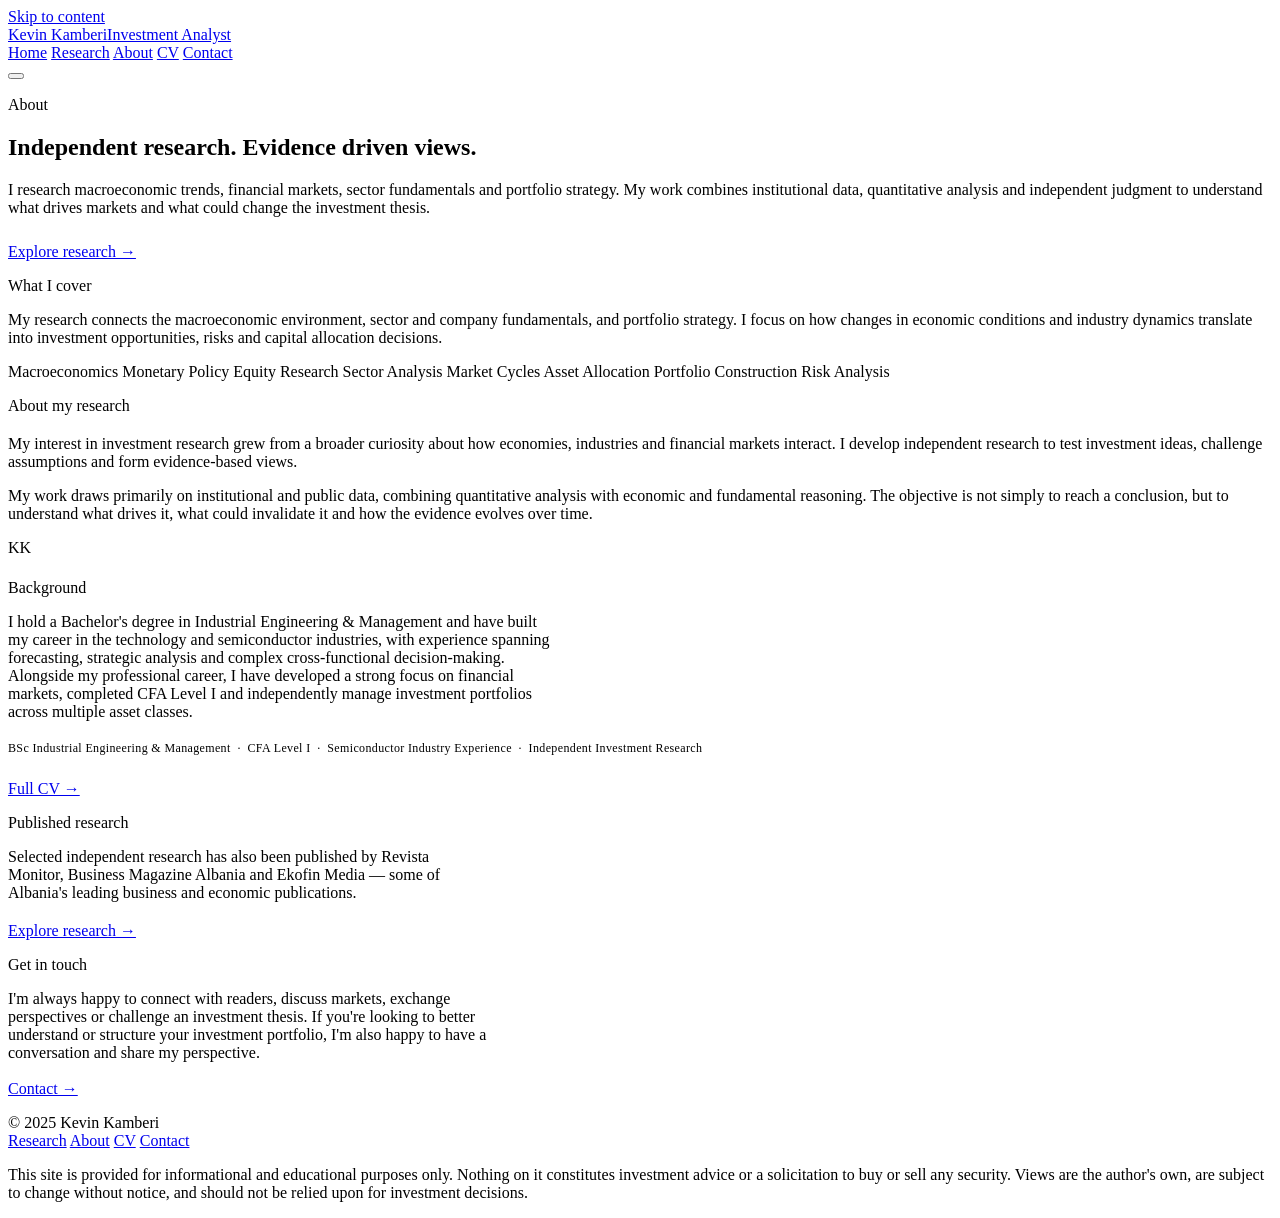
==== about.html @ 6f3386fc "Add files via upload" ====
<!DOCTYPE html>
<html lang="en">
<head>
<meta charset="UTF-8">
<meta name="viewport" content="width=device-width, initial-scale=1.0">
<title>About — Kevin Kamberi</title>
<meta name="description" content="Background, research philosophy and areas of focus for independent investment researcher Kevin Kamberi.">
<link rel="preconnect" href="https://fonts.googleapis.com">
<link rel="preconnect" href="https://fonts.gstatic.com" crossorigin>
<link href="https://fonts.googleapis.com/css2?family=Source+Serif+4:opsz,wght@8..60,400;8..60,600;8..60,700&family=IBM+Plex+Sans:wght@400;500;600&family=IBM+Plex+Mono:wght@400;500&display=swap" rel="stylesheet">
<link rel="stylesheet" href="css/style.css">
</head>
<body>
<a class="skip-link" href="#main">Skip to content</a>

<header class="site-header">
  <div class="wrap">
    <a class="wordmark" href="index.html">Kevin Kamberi<span>Investment Analyst</span></a>
    <nav class="main-nav" id="main-nav">
      <a href="index.html">Home</a>
      <a href="research.html">Research</a>
      <a href="about.html" aria-current="page">About</a>
      <a href="cv.html">CV</a>
      <a href="contact.html">Contact</a>
    </nav>
    <button class="nav-toggle" aria-label="Toggle navigation" aria-expanded="false" aria-controls="main-nav"><span></span></button>
  </div>
</header>

<main id="main">

  <!-- 1. Hero -->
  <section class="page-head">
    <div class="wrap">
      <p class="eyebrow">About</p>
      <h1>Independent research. Evidence driven views.</h1>
      <p class="lede">I research macroeconomic trends, financial markets, sector fundamentals and portfolio strategy. My work combines institutional data, quantitative analysis and independent judgment to understand what drives markets and what could change the investment thesis.</p>
      <p style="margin-top:26px;"><a class="text-link" href="research.html">Explore research →</a></p>
    </div>
  </section>

  <!-- 2. What I Cover -->
  <section class="bordered">
    <div class="wrap two-col">
      <div>
        <p class="eyebrow" style="margin-bottom:14px;">What I cover</p>
        <p class="lede">My research connects the macroeconomic environment, sector and company fundamentals, and portfolio strategy. I focus on how changes in economic conditions and industry dynamics translate into investment opportunities, risks and capital allocation decisions.</p>
      </div>
      <div>
        <div class="taglist">
          <span>Macroeconomics</span>
          <span>Monetary Policy</span>
          <span>Equity Research</span>
          <span>Sector Analysis</span>
          <span>Market Cycles</span>
          <span>Asset Allocation</span>
          <span>Portfolio Construction</span>
          <span>Risk Analysis</span>
        </div>
      </div>
    </div>
  </section>

  <!-- 3. About My Research -->
  <section class="alt bordered">
    <div class="wrap">
      <p class="eyebrow" style="margin-bottom:20px;">About my research</p>
      <div class="two-col">
        <div>
          <p class="lede">My interest in investment research grew from a broader curiosity about how economies, industries and financial markets interact. I develop independent research to test investment ideas, challenge assumptions and form evidence-based views.</p>
        </div>
        <div>
          <p>My work draws primarily on institutional and public data, combining quantitative analysis with economic and fundamental reasoning. The objective is not simply to reach a conclusion, but to understand what drives it, what could invalidate it and how the evidence evolves over time.</p>
        </div>
      </div>
    </div>
  </section>

  <!-- 4. Background -->
  <section class="bordered">
    <div class="wrap">
      <div class="monogram">KK</div>
      <p class="eyebrow" style="margin:22px 0 14px;">Background</p>
      <p class="lede" style="max-width:68ch;">I hold a Bachelor's degree in Industrial Engineering &amp; Management and have built my career in the technology and semiconductor industries, with experience spanning forecasting, strategic analysis and complex cross-functional decision-making. Alongside my professional career, I have developed a strong focus on financial markets, completed CFA Level I and independently manage investment portfolios across multiple asset classes.</p>
      <p style="font-family:var(--mono); font-size:12px; letter-spacing:0.03em; color:var(--muted); margin-top:20px;">BSc Industrial Engineering &amp; Management &nbsp;·&nbsp; CFA Level I &nbsp;·&nbsp; Semiconductor Industry Experience &nbsp;·&nbsp; Independent Investment Research</p>
      <p style="margin-top:24px;"><a class="text-link" href="cv.html">Full CV →</a></p>
    </div>
  </section>

  <!-- 5. Published Research -->
  <section class="alt bordered">
    <div class="wrap">
      <p class="eyebrow" style="margin-bottom:14px;">Published research</p>
      <p style="max-width:60ch;">Selected independent research has also been published by Revista Monitor, Business Magazine Albania and Ekofin Media — some of Albania's leading business and economic publications.</p>
      <p style="margin-top:20px;"><a class="text-link" href="research.html">Explore research →</a></p>
    </div>
  </section>

  <!-- 6. Get in Touch -->
  <section>
    <div class="wrap">
      <p class="eyebrow" style="margin-bottom:16px;">Get in touch</p>
      <p style="max-width:60ch;">I'm always happy to connect with readers, discuss markets, exchange perspectives or challenge an investment thesis. If you're looking to better understand or structure your investment portfolio, I'm also happy to have a conversation and share my perspective.</p>
      <p style="margin-top:18px;"><a class="text-link" href="contact.html">Contact →</a></p>
    </div>
  </section>

</main>

<footer class="site-footer">
  <div class="wrap">
    <div class="footer-row">
      <span class="copy">© 2025 Kevin Kamberi</span>
      <nav class="footer-links">
        <a href="research.html">Research</a>
        <a href="about.html">About</a>
        <a href="cv.html">CV</a>
        <a href="contact.html">Contact</a>
      </nav>
    </div>
    <p class="disclaimer">This site is provided for informational and educational purposes only. Nothing on it constitutes investment advice or a solicitation to buy or sell any security. Views are the author's own, are subject to change without notice, and should not be relied upon for investment decisions.</p>
  </div>
</footer>

<script src="js/main.js"></script>
</body>
</html>
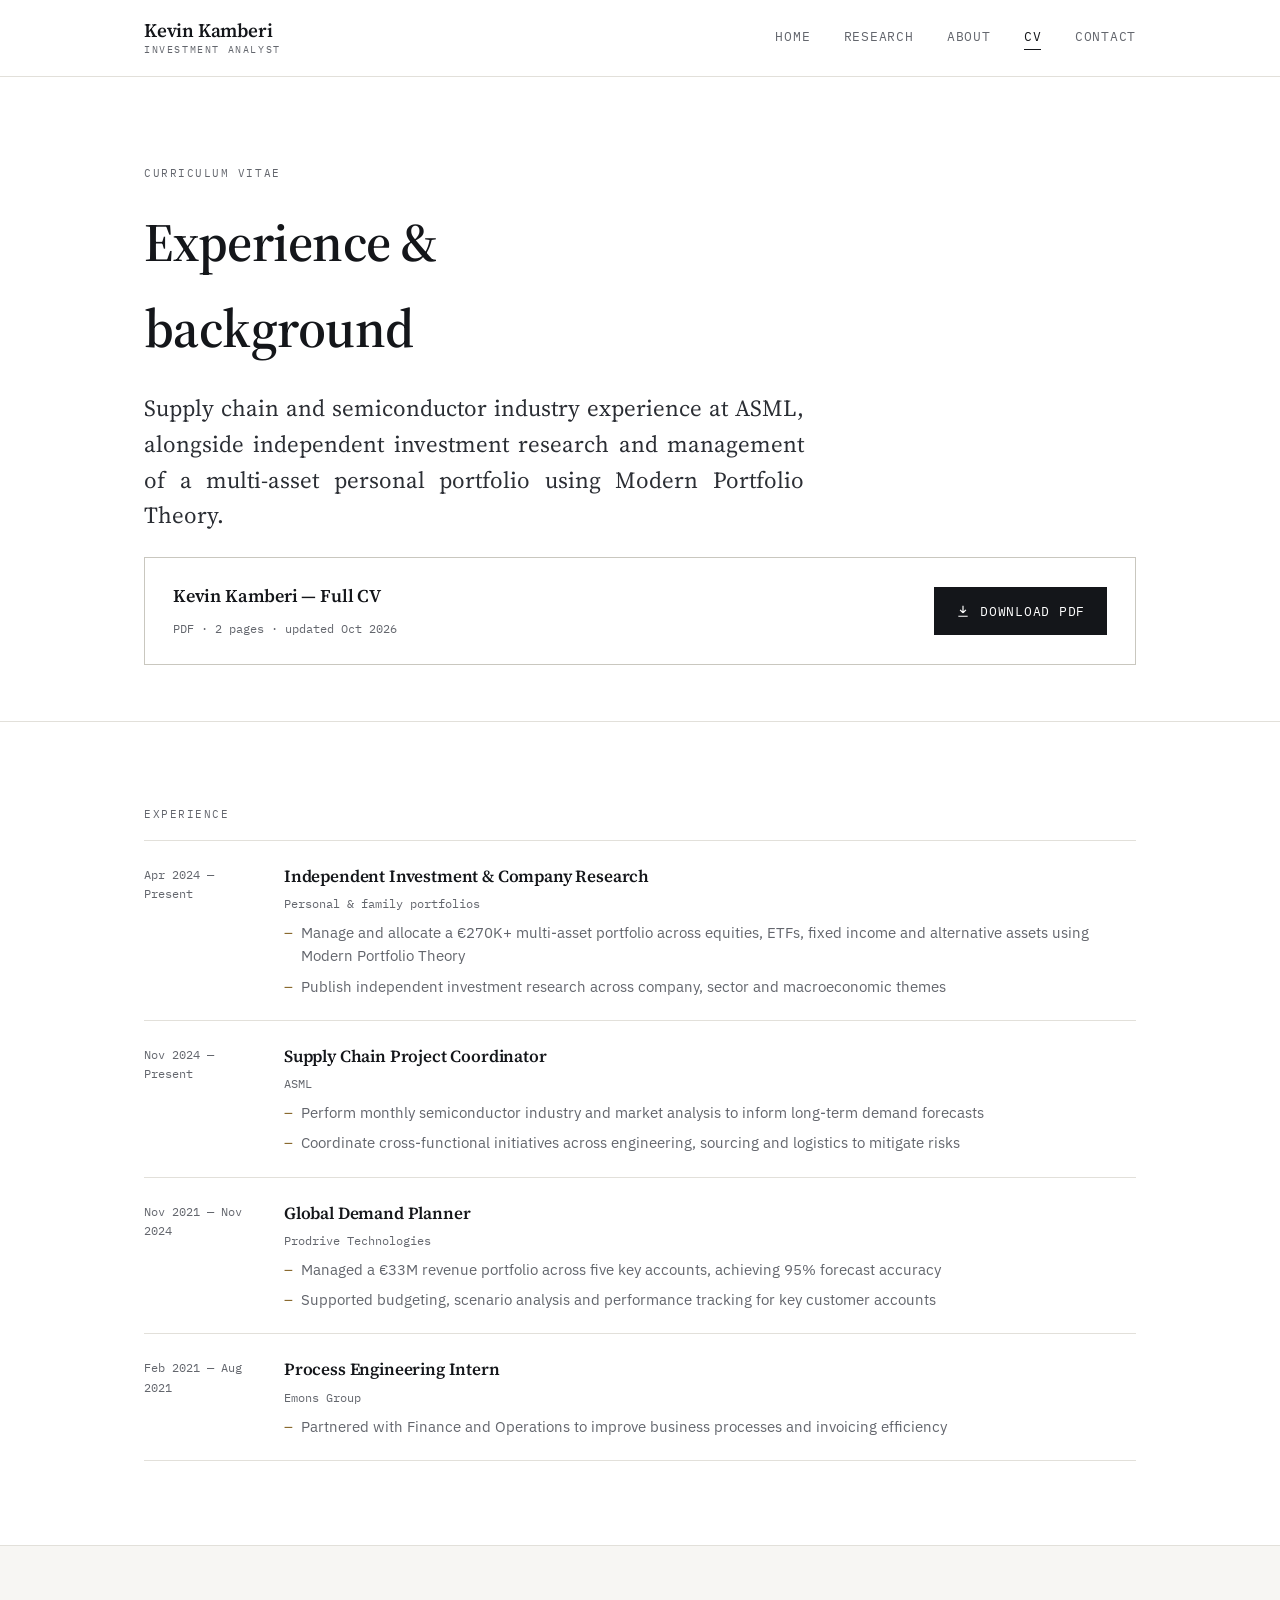
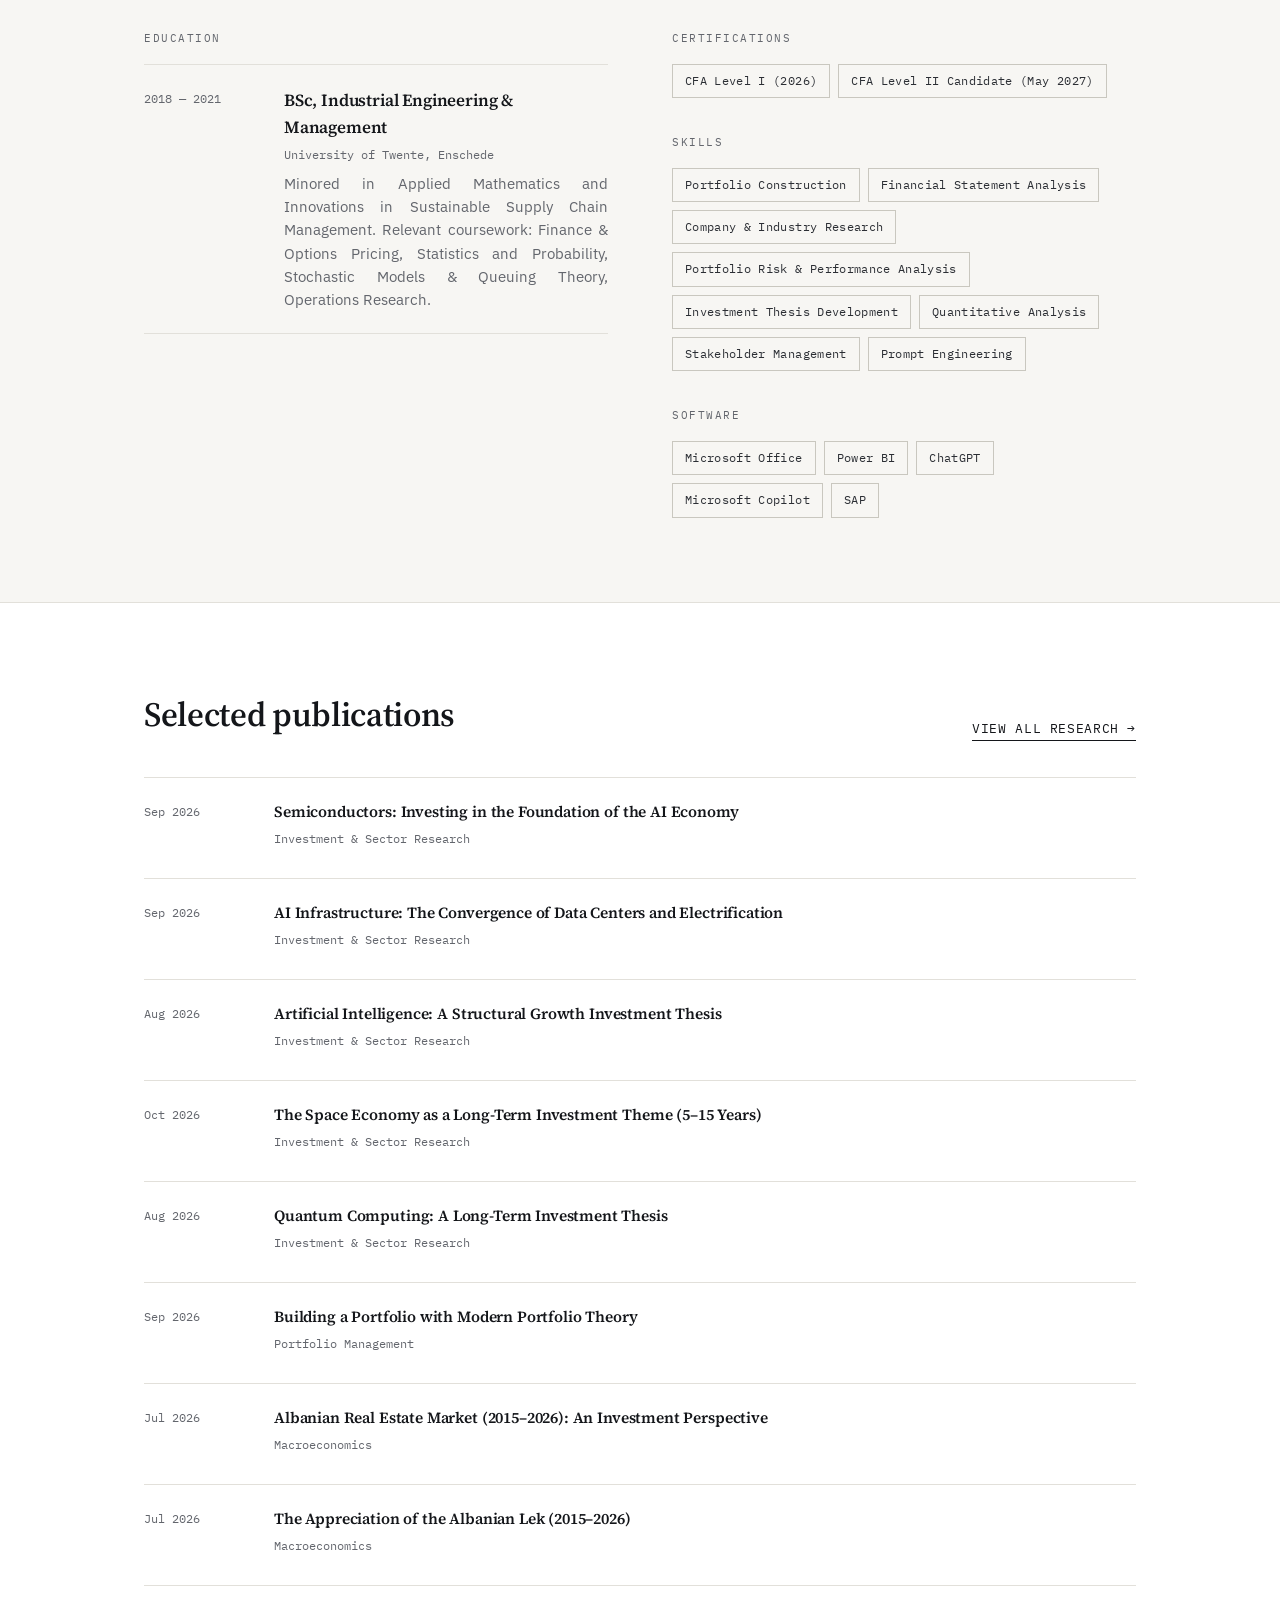
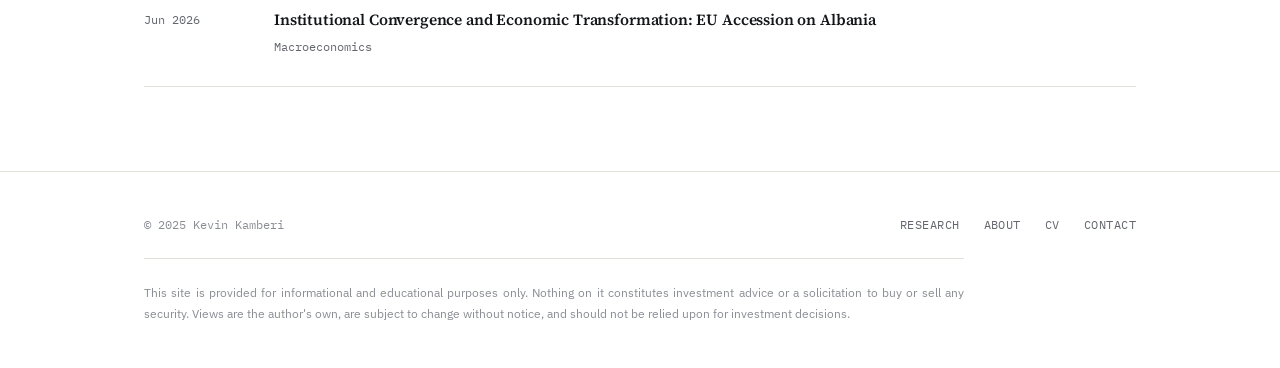
==== commit ff5ed532: "Rename cv.html to about.html" ====
--- a/about.html
+++ b/about.html
@@ -3,8 +3,8 @@
 <head>
 <meta charset="UTF-8">
 <meta name="viewport" content="width=device-width, initial-scale=1.0">
-<title>About — Kevin Kamberi</title>
-<meta name="description" content="Background, research philosophy and areas of focus for independent investment researcher Kevin Kamberi.">
+<title>CV — Kevin Kamberi</title>
+<meta name="description" content="Curriculum vitae for Kevin Kamberi — supply chain and semiconductor industry experience, independent investment research and portfolio management.">
 <link rel="preconnect" href="https://fonts.googleapis.com">
 <link rel="preconnect" href="https://fonts.gstatic.com" crossorigin>
 <link href="https://fonts.googleapis.com/css2?family=Source+Serif+4:opsz,wght@8..60,400;8..60,600;8..60,700&family=IBM+Plex+Sans:wght@400;500;600&family=IBM+Plex+Mono:wght@400;500&display=swap" rel="stylesheet">
@@ -19,8 +19,8 @@
     <nav class="main-nav" id="main-nav">
       <a href="index.html">Home</a>
       <a href="research.html">Research</a>
-      <a href="about.html" aria-current="page">About</a>
-      <a href="cv.html">CV</a>
+      <a href="about.html">About</a>
+      <a href="cv.html" aria-current="page">CV</a>
       <a href="contact.html">Contact</a>
     </nav>
     <button class="nav-toggle" aria-label="Toggle navigation" aria-expanded="false" aria-controls="main-nav"><span></span></button>
@@ -29,79 +29,164 @@
 
 <main id="main">
 
-  <!-- 1. Hero -->
   <section class="page-head">
     <div class="wrap">
-      <p class="eyebrow">About</p>
-      <h1>Independent research. Evidence driven views.</h1>
-      <p class="lede">I research macroeconomic trends, financial markets, sector fundamentals and portfolio strategy. My work combines institutional data, quantitative analysis and independent judgment to understand what drives markets and what could change the investment thesis.</p>
-      <p style="margin-top:26px;"><a class="text-link" href="research.html">Explore research →</a></p>
-    </div>
-  </section>
-
-  <!-- 2. What I Cover -->
+      <p class="eyebrow">Curriculum vitae</p>
+      <h1>Experience &amp; background</h1>
+      <p class="lede">Supply chain and semiconductor industry experience at ASML, alongside independent investment research and management of a multi-asset personal portfolio using Modern Portfolio Theory.</p>
+
+      <div class="cv-download">
+        <div>
+          <h3>Kevin Kamberi — Full CV</h3>
+          <span class="meta">PDF &middot; 2 pages &middot; updated Oct 2026</span>
+        </div>
+        <a class="dl-btn" href="pdfs/kevin-kamberi-cv.pdf" download style="margin-top:0;">
+          <svg viewBox="0 0 24 24" width="14" height="14" fill="none" stroke="currentColor" stroke-width="2"><path d="M12 3v12m0 0l-5-5m5 5l5-5M4 21h16"/></svg>
+          Download PDF
+        </a>
+      </div>
+    </div>
+  </section>
+
   <section class="bordered">
+    <div class="wrap">
+      <p class="eyebrow" style="margin-bottom:16px;">Experience</p>
+      <ul class="timeline">
+        <li>
+          <div class="when">Apr 2024 — Present</div>
+          <div>
+            <h4>Independent Investment &amp; Company Research</h4>
+            <span class="org">Personal &amp; family portfolios</span>
+            <ul class="cv-bullets">
+              <li>Manage and allocate a €270K+ multi-asset portfolio across equities, ETFs, fixed income and alternative assets using Modern Portfolio Theory</li>
+              <li>Publish independent investment research across company, sector and macroeconomic themes</li>
+            </ul>
+          </div>
+        </li>
+        <li>
+          <div class="when">Nov 2024 — Present</div>
+          <div>
+            <h4>Supply Chain Project Coordinator</h4>
+            <span class="org">ASML</span>
+            <ul class="cv-bullets">
+              <li>Perform monthly semiconductor industry and market analysis to inform long-term demand forecasts</li>
+              <li>Coordinate cross-functional initiatives across engineering, sourcing and logistics to mitigate risks</li>
+            </ul>
+          </div>
+        </li>
+        <li>
+          <div class="when">Nov 2021 — Nov 2024</div>
+          <div>
+            <h4>Global Demand Planner</h4>
+            <span class="org">Prodrive Technologies</span>
+            <ul class="cv-bullets">
+              <li>Managed a €33M revenue portfolio across five key accounts, achieving 95% forecast accuracy</li>
+              <li>Supported budgeting, scenario analysis and performance tracking for key customer accounts</li>
+            </ul>
+          </div>
+        </li>
+        <li>
+          <div class="when">Feb 2021 — Aug 2021</div>
+          <div>
+            <h4>Process Engineering Intern</h4>
+            <span class="org">Emons Group</span>
+            <ul class="cv-bullets">
+              <li>Partnered with Finance and Operations to improve business processes and invoicing efficiency</li>
+            </ul>
+          </div>
+        </li>
+      </ul>
+    </div>
+  </section>
+
+  <section class="alt bordered">
     <div class="wrap two-col">
       <div>
-        <p class="eyebrow" style="margin-bottom:14px;">What I cover</p>
-        <p class="lede">My research connects the macroeconomic environment, sector and company fundamentals, and portfolio strategy. I focus on how changes in economic conditions and industry dynamics translate into investment opportunities, risks and capital allocation decisions.</p>
+        <p class="eyebrow" style="margin-bottom:16px;">Education</p>
+        <ul class="timeline">
+          <li>
+            <div class="when">2018 — 2021</div>
+            <div>
+              <h4>BSc, Industrial Engineering &amp; Management</h4>
+              <span class="org">University of Twente, Enschede</span>
+              <p>Minored in Applied Mathematics and Innovations in Sustainable Supply Chain Management. Relevant coursework: Finance &amp; Options Pricing, Statistics and Probability, Stochastic Models &amp; Queuing Theory, Operations Research.</p>
+            </div>
+          </li>
+        </ul>
       </div>
       <div>
+        <p class="eyebrow" style="margin-bottom:16px;">Certifications</p>
+        <div class="taglist" style="margin-bottom:36px;">
+          <span>CFA Level I (2026)</span>
+          <span>CFA Level II Candidate (May 2027)</span>
+        </div>
+        <p class="eyebrow" style="margin-bottom:16px;">Skills</p>
+        <div class="taglist" style="margin-bottom:36px;">
+          <span>Portfolio Construction</span>
+          <span>Financial Statement Analysis</span>
+          <span>Company &amp; Industry Research</span>
+          <span>Portfolio Risk &amp; Performance Analysis</span>
+          <span>Investment Thesis Development</span>
+          <span>Quantitative Analysis</span>
+          <span>Stakeholder Management</span>
+          <span>Prompt Engineering</span>
+        </div>
+        <p class="eyebrow" style="margin-bottom:16px;">Software</p>
         <div class="taglist">
-          <span>Macroeconomics</span>
-          <span>Monetary Policy</span>
-          <span>Equity Research</span>
-          <span>Sector Analysis</span>
-          <span>Market Cycles</span>
-          <span>Asset Allocation</span>
-          <span>Portfolio Construction</span>
-          <span>Risk Analysis</span>
-        </div>
-      </div>
-    </div>
-  </section>
-
-  <!-- 3. About My Research -->
-  <section class="alt bordered">
-    <div class="wrap">
-      <p class="eyebrow" style="margin-bottom:20px;">About my research</p>
-      <div class="two-col">
-        <div>
-          <p class="lede">My interest in investment research grew from a broader curiosity about how economies, industries and financial markets interact. I develop independent research to test investment ideas, challenge assumptions and form evidence-based views.</p>
-        </div>
-        <div>
-          <p>My work draws primarily on institutional and public data, combining quantitative analysis with economic and fundamental reasoning. The objective is not simply to reach a conclusion, but to understand what drives it, what could invalidate it and how the evidence evolves over time.</p>
-        </div>
-      </div>
-    </div>
-  </section>
-
-  <!-- 4. Background -->
-  <section class="bordered">
-    <div class="wrap">
-      <div class="monogram">KK</div>
-      <p class="eyebrow" style="margin:22px 0 14px;">Background</p>
-      <p class="lede" style="max-width:68ch;">I hold a Bachelor's degree in Industrial Engineering &amp; Management and have built my career in the technology and semiconductor industries, with experience spanning forecasting, strategic analysis and complex cross-functional decision-making. Alongside my professional career, I have developed a strong focus on financial markets, completed CFA Level I and independently manage investment portfolios across multiple asset classes.</p>
-      <p style="font-family:var(--mono); font-size:12px; letter-spacing:0.03em; color:var(--muted); margin-top:20px;">BSc Industrial Engineering &amp; Management &nbsp;·&nbsp; CFA Level I &nbsp;·&nbsp; Semiconductor Industry Experience &nbsp;·&nbsp; Independent Investment Research</p>
-      <p style="margin-top:24px;"><a class="text-link" href="cv.html">Full CV →</a></p>
-    </div>
-  </section>
-
-  <!-- 5. Published Research -->
-  <section class="alt bordered">
-    <div class="wrap">
-      <p class="eyebrow" style="margin-bottom:14px;">Published research</p>
-      <p style="max-width:60ch;">Selected independent research has also been published by Revista Monitor, Business Magazine Albania and Ekofin Media — some of Albania's leading business and economic publications.</p>
-      <p style="margin-top:20px;"><a class="text-link" href="research.html">Explore research →</a></p>
-    </div>
-  </section>
-
-  <!-- 6. Get in Touch -->
+          <span>Microsoft Office</span>
+          <span>Power BI</span>
+          <span>ChatGPT</span>
+          <span>Microsoft Copilot</span>
+          <span>SAP</span>
+        </div>
+      </div>
+    </div>
+  </section>
+
   <section>
     <div class="wrap">
-      <p class="eyebrow" style="margin-bottom:16px;">Get in touch</p>
-      <p style="max-width:60ch;">I'm always happy to connect with readers, discuss markets, exchange perspectives or challenge an investment thesis. If you're looking to better understand or structure your investment portfolio, I'm also happy to have a conversation and share my perspective.</p>
-      <p style="margin-top:18px;"><a class="text-link" href="contact.html">Contact →</a></p>
+      <div class="section-head">
+        <h2>Selected publications</h2>
+        <a class="text-link" href="research.html">View all research →</a>
+      </div>
+      <ul class="timeline" style="border:0;">
+        <li style="grid-template-columns:110px 1fr;">
+          <div class="when">Sep 2026</div>
+          <div><h4 style="font-size:15.5px;"><a href="research/semiconductors-ai-foundation.html" style="text-decoration:none; color:inherit;">Semiconductors: Investing in the Foundation of the AI Economy</a></h4><span class="org">Investment &amp; Sector Research</span></div>
+        </li>
+        <li style="grid-template-columns:110px 1fr;">
+          <div class="when">Sep 2026</div>
+          <div><h4 style="font-size:15.5px;"><a href="research/ai-infrastructure-data-centers-electrification.html" style="text-decoration:none; color:inherit;">AI Infrastructure: The Convergence of Data Centers and Electrification</a></h4><span class="org">Investment &amp; Sector Research</span></div>
+        </li>
+        <li style="grid-template-columns:110px 1fr;">
+          <div class="when">Aug 2026</div>
+          <div><h4 style="font-size:15.5px;"><a href="research/ai-investment-brief.html" style="text-decoration:none; color:inherit;">Artificial Intelligence: A Structural Growth Investment Thesis</a></h4><span class="org">Investment &amp; Sector Research</span></div>
+        </li>
+        <li style="grid-template-columns:110px 1fr;">
+          <div class="when">Oct 2026</div>
+          <div><h4 style="font-size:15.5px;"><a href="research/space-economy-investment-theme.html" style="text-decoration:none; color:inherit;">The Space Economy as a Long-Term Investment Theme (5&ndash;15 Years)</a></h4><span class="org">Investment &amp; Sector Research</span></div>
+        </li>
+        <li style="grid-template-columns:110px 1fr;">
+          <div class="when">Aug 2026</div>
+          <div><h4 style="font-size:15.5px;"><a href="research/quantum-computing-investment-thesis.html" style="text-decoration:none; color:inherit;">Quantum Computing: A Long-Term Investment Thesis</a></h4><span class="org">Investment &amp; Sector Research</span></div>
+        </li>
+        <li style="grid-template-columns:110px 1fr;">
+          <div class="when">Sep 2026</div>
+          <div><h4 style="font-size:15.5px;"><a href="research/building-a-portfolio-with-mpt.html" style="text-decoration:none; color:inherit;">Building a Portfolio with Modern Portfolio Theory</a></h4><span class="org">Portfolio Management</span></div>
+        </li>
+        <li style="grid-template-columns:110px 1fr;">
+          <div class="when">Jul 2026</div>
+          <div><h4 style="font-size:15.5px;"><a href="research/albanian-real-estate-market.html" style="text-decoration:none; color:inherit;">Albanian Real Estate Market (2015&ndash;2026): An Investment Perspective</a></h4><span class="org">Macroeconomics</span></div>
+        </li>
+        <li style="grid-template-columns:110px 1fr;">
+          <div class="when">Jul 2026</div>
+          <div><h4 style="font-size:15.5px;"><a href="research/albanian-lek-appreciation.html" style="text-decoration:none; color:inherit;">The Appreciation of the Albanian Lek (2015&ndash;2026)</a></h4><span class="org">Macroeconomics</span></div>
+        </li>
+        <li style="grid-template-columns:110px 1fr;">
+          <div class="when">Jun 2026</div>
+          <div><h4 style="font-size:15.5px;"><a href="research/eu-accession-albania.html" style="text-decoration:none; color:inherit;">Institutional Convergence and Economic Transformation: EU Accession on Albania</a></h4><span class="org">Macroeconomics</span></div>
+        </li>
+      </ul>
     </div>
   </section>
 
--- a/css/style.css
+++ b/css/style.css
@@ -0,0 +1,791 @@
+/* ==========================================================================
+   Kevin Kamberi — Research
+   Design tokens
+   ========================================================================== */
+
+:root{
+  --paper:      #ffffff;
+  --paper-alt:  #f7f6f3;
+  --ink:        #14161a;
+  --ink-soft:   #2b2e34;
+  --muted:      #63666d;
+  --muted-2:    #8a8d93;
+  --rule:       #e2e0da;
+  --rule-strong:#c9c7bf;
+
+  --navy:       #1b2a4a;
+  --bronze:     #8a6a2f;
+  --slate:      #33565a;
+
+  --cat-macro:      var(--navy);
+  --cat-invest:     var(--bronze);
+  --cat-portfolio:  var(--slate);
+
+  --serif: "Source Serif 4", "Iowan Old Style", Georgia, serif;
+  --sans:  "IBM Plex Sans", -apple-system, "Segoe UI", Helvetica, Arial, sans-serif;
+  --mono:  "IBM Plex Mono", "SFMono-Regular", Menlo, Consolas, monospace;
+
+  --max: 1120px;
+  --gutter: clamp(24px, 5vw, 64px);
+}
+
+*,*::before,*::after{ box-sizing:border-box; }
+html{ scroll-behavior:smooth; }
+
+@media (prefers-reduced-motion: reduce){
+  html{ scroll-behavior:auto; }
+  *,*::before,*::after{ animation-duration:0.001ms !important; animation-iteration-count:1 !important; transition-duration:0.001ms !important; }
+}
+
+body{
+  margin:0;
+  background:var(--paper);
+  color:var(--ink);
+  font-family:var(--sans);
+  font-size:16px;
+  line-height:1.6;
+  -webkit-font-smoothing:antialiased;
+  text-rendering:optimizeLegibility;
+}
+
+img{ max-width:100%; display:block; }
+a{ color:inherit; }
+
+.wrap{
+  max-width:var(--max);
+  margin:0 auto;
+  padding-left:var(--gutter);
+  padding-right:var(--gutter);
+}
+
+/* ---------- Type ---------- */
+
+h1,h2,h3,h4{
+  font-family:var(--serif);
+  font-weight:600;
+  letter-spacing:-0.01em;
+  margin:0;
+  color:var(--ink);
+}
+
+.eyebrow{
+  font-family:var(--mono);
+  font-size:11px;
+  letter-spacing:0.14em;
+  text-transform:uppercase;
+  color:var(--muted);
+}
+
+.lede{
+  font-family:var(--serif);
+  font-size:clamp(19px,2.2vw,23px);
+  line-height:1.55;
+  color:var(--ink-soft);
+  font-weight:400;
+}
+
+p{
+  margin:0 0 1em;
+  color:var(--ink-soft);
+  text-align:justify;
+  text-justify:inter-word;
+  -webkit-hyphens:auto;
+  -moz-hyphens:auto;
+  hyphens:auto;
+}
+p:last-child{ margin-bottom:0; }
+
+::selection{ background:var(--ink); color:var(--paper); }
+
+/* ---------- Skip link ---------- */
+.skip-link{
+  position:absolute; left:-999px; top:auto;
+  background:var(--ink); color:var(--paper); padding:10px 16px;
+  font-family:var(--mono); font-size:13px; z-index:200;
+}
+.skip-link:focus{ left:16px; top:16px; }
+
+/* ---------- Focus ---------- */
+a:focus-visible, button:focus-visible, input:focus-visible, textarea:focus-visible, .tab:focus-visible{
+  outline:2px solid var(--navy);
+  outline-offset:3px;
+}
+
+/* ==========================================================================
+   Header / Nav
+   ========================================================================== */
+
+.site-header{
+  position:sticky; top:0; z-index:100;
+  background:var(--paper);
+  border-bottom:1px solid var(--rule);
+}
+
+.site-header .wrap{
+  display:flex;
+  align-items:center;
+  justify-content:space-between;
+  height:76px;
+}
+
+.wordmark{
+  font-family:var(--serif);
+  font-size:19px;
+  font-weight:600;
+  letter-spacing:-0.01em;
+  text-decoration:none;
+  color:var(--ink);
+  display:flex;
+  flex-direction:column;
+  line-height:1.15;
+}
+.wordmark span{
+  font-family:var(--mono);
+  font-size:10px;
+  font-weight:400;
+  letter-spacing:0.16em;
+  text-transform:uppercase;
+  color:var(--muted);
+  margin-top:2px;
+}
+
+.main-nav{ display:flex; gap:clamp(18px,2.6vw,34px); }
+.main-nav a{
+  font-family:var(--mono);
+  font-size:12.5px;
+  letter-spacing:0.06em;
+  text-transform:uppercase;
+  text-decoration:none;
+  color:var(--muted);
+  position:relative;
+  padding-bottom:4px;
+}
+.main-nav a::after{
+  content:"";
+  position:absolute; left:0; right:0; bottom:0;
+  height:1px; background:var(--ink);
+  transform:scaleX(0); transform-origin:right;
+  transition:transform .25s ease;
+}
+.main-nav a:hover{ color:var(--ink); }
+.main-nav a:hover::after{ transform:scaleX(1); transform-origin:left; }
+.main-nav a[aria-current="page"]{ color:var(--ink); }
+.main-nav a[aria-current="page"]::after{ transform:scaleX(1); }
+
+.nav-toggle{ display:none; }
+
+@media (max-width: 720px){
+  .main-nav{
+    position:fixed; inset:76px 0 0 0;
+    z-index:150;
+    background:var(--paper);
+    flex-direction:column;
+    padding:28px var(--gutter);
+    gap:22px;
+    transform:translateY(-8px);
+    opacity:0;
+    pointer-events:none;
+    transition:opacity .2s ease, transform .2s ease;
+    border-top:1px solid var(--rule);
+  }
+  .main-nav.open{ opacity:1; pointer-events:auto; transform:translateY(0); }
+  .main-nav a{ font-size:15px; }
+  .nav-toggle{
+    display:block;
+    background:none; border:0; cursor:pointer;
+    width:28px; height:20px; position:relative;
+  }
+  .nav-toggle span, .nav-toggle span::before, .nav-toggle span::after{
+    content:""; position:absolute; left:0; right:0; height:1px; background:var(--ink);
+  }
+  .nav-toggle span{ top:9px; }
+  .nav-toggle span::before{ top:-8px; }
+  .nav-toggle span::after{ top:8px; }
+}
+
+/* ==========================================================================
+   Hero
+   ========================================================================== */
+
+.hero{
+  padding:clamp(56px,9vw,108px) 0 clamp(40px,6vw,72px);
+  border-bottom:1px solid var(--rule);
+}
+
+.hero-eyebrow{ margin-bottom:22px; }
+
+.hero h1{
+  font-size:clamp(40px,6.4vw,72px);
+  line-height:1.03;
+  max-width:14ch;
+}
+
+.hero .role{
+  font-family:var(--mono);
+  font-size:14px;
+  color:var(--muted);
+  margin-top:18px;
+  letter-spacing:0.02em;
+  text-align:left;
+}
+
+.hero-lede{
+  max-width:none;
+  margin-top:34px;
+  text-align:left;
+  hyphens:none;
+}
+
+/* Fact strip — AUM / return / risk metrics + research stats */
+.metric-strip{
+  display:grid;
+  grid-template-columns:repeat(4,1fr);
+  column-gap:28px;
+  row-gap:32px;
+  margin-top:46px;
+  padding-top:32px;
+  border-top:1px solid var(--rule);
+}
+.metric-item{
+  padding-left:24px;
+  border-left:1px solid var(--rule);
+}
+.metric-item:nth-child(4n+1){ border-left:none; padding-left:0; }
+.metric-item .n{
+  font-family:var(--serif);
+  font-size:24px;
+  color:var(--ink);
+  line-height:1.15;
+  white-space:nowrap;
+}
+.metric-item .l{
+  font-family:var(--mono);
+  font-size:10.5px;
+  letter-spacing:0.07em;
+  text-transform:uppercase;
+  color:var(--muted);
+  margin-top:6px;
+}
+
+@media (max-width:860px){
+  .metric-strip{ grid-template-columns:repeat(2,1fr); }
+  .metric-item{ border-left:none; padding-left:0; }
+  .metric-item:nth-child(odd){ border-right:1px solid var(--rule); padding-right:24px; }
+}
+@media (max-width:480px){
+  .metric-strip{ grid-template-columns:1fr; row-gap:20px; }
+  .metric-item{ border-right:none !important; padding-right:0 !important; border-top:1px solid var(--rule); padding-top:16px; }
+  .metric-item:first-child{ border-top:none; padding-top:0; }
+}
+
+/* ==========================================================================
+   Section scaffolding
+   ========================================================================== */
+
+section{ padding:clamp(48px,7vw,84px) 0; }
+section.bordered{ border-bottom:1px solid var(--rule); }
+section.alt{ background:var(--paper-alt); }
+
+.section-head{
+  display:flex;
+  justify-content:space-between;
+  align-items:flex-end;
+  gap:24px;
+  margin-bottom:36px;
+  flex-wrap:wrap;
+}
+.section-head h2{ font-size:clamp(26px,3vw,34px); }
+
+.text-link{
+  font-family:var(--mono);
+  font-size:12.5px;
+  letter-spacing:0.05em;
+  text-transform:uppercase;
+  text-decoration:none;
+  color:var(--ink);
+  border-bottom:1px solid var(--ink);
+  padding-bottom:2px;
+  white-space:nowrap;
+}
+.text-link:hover{ color:var(--navy); border-color:var(--navy); }
+
+/* ==========================================================================
+   Research cards & grid
+   ========================================================================== */
+
+.grid{
+  display:grid;
+  grid-template-columns:repeat(3,1fr);
+  border-top:1px solid var(--rule);
+  border-left:1px solid var(--rule);
+}
+@media (max-width:900px){ .grid{ grid-template-columns:repeat(2,1fr); } }
+@media (max-width:640px){ .grid{ grid-template-columns:1fr; } }
+
+.grid-2{ grid-template-columns:repeat(2,1fr); }
+@media (max-width:640px){ .grid-2{ grid-template-columns:1fr; } }
+
+.card{
+  background:var(--paper);
+  padding:30px 28px;
+  display:flex;
+  flex-direction:column;
+  gap:14px;
+  text-decoration:none;
+  color:inherit;
+  position:relative;
+  border-right:1px solid var(--rule);
+  border-bottom:1px solid var(--rule);
+  border-left:3px solid transparent;
+  transition:background .18s ease;
+}
+.card:hover{ background:var(--paper-alt); }
+.card.cat-macro{ border-left-color:var(--cat-macro); }
+.card.cat-invest{ border-left-color:var(--cat-invest); }
+.card.cat-portfolio{ border-left-color:var(--cat-portfolio); }
+
+.card-top{
+  display:flex;
+  justify-content:space-between;
+  align-items:baseline;
+  gap:12px;
+}
+.card-tag{
+  font-family:var(--mono);
+  font-size:10.5px;
+  letter-spacing:0.09em;
+  text-transform:uppercase;
+}
+.cat-macro .card-tag{ color:var(--cat-macro); }
+.cat-invest .card-tag{ color:var(--cat-invest); }
+.cat-portfolio .card-tag{ color:var(--cat-portfolio); }
+
+.card-num{ font-family:var(--mono); font-size:11px; color:var(--muted-2); }
+
+.card h3{
+  font-size:20px;
+  line-height:1.3;
+}
+
+.card .abstract{
+  font-size:14.5px;
+  color:var(--muted);
+  line-height:1.6;
+  flex:1;
+}
+
+.card-foot{
+  font-family:var(--mono);
+  font-size:11px;
+  color:var(--muted-2);
+  display:flex;
+  justify-content:space-between;
+  border-top:1px solid var(--rule);
+  padding-top:12px;
+  margin-top:auto;
+}
+
+/* ==========================================================================
+   Filter tabs (research index)
+   ========================================================================== */
+
+.tabs{
+  display:flex;
+  flex-wrap:wrap;
+  gap:10px;
+  margin-bottom:8px;
+}
+.tab{
+  font-family:var(--mono);
+  font-size:12px;
+  letter-spacing:0.05em;
+  text-transform:uppercase;
+  background:none;
+  border:1px solid var(--rule-strong);
+  color:var(--muted);
+  padding:9px 16px;
+  cursor:pointer;
+  transition:all .15s ease;
+}
+.tab:hover{ border-color:var(--ink); color:var(--ink); }
+.tab[aria-pressed="true"]{
+  background:var(--ink);
+  border-color:var(--ink);
+  color:var(--paper);
+}
+
+.result-count{
+  font-family:var(--mono);
+  font-size:11.5px;
+  color:var(--muted-2);
+  margin:18px 0 30px;
+}
+
+/* ==========================================================================
+   Coverage tiles (home)
+   ========================================================================== */
+
+.tiles{
+  display:grid;
+  grid-template-columns:repeat(3,1fr);
+  gap:1px;
+  background:var(--rule);
+  border:1px solid var(--rule);
+}
+@media (max-width:760px){ .tiles{ grid-template-columns:1fr; } }
+
+.tile{
+  background:var(--paper);
+  padding:34px 28px;
+}
+.tile .n{
+  font-family:var(--mono);
+  font-size:11px;
+  color:var(--muted-2);
+  margin-bottom:16px;
+  display:block;
+}
+.tile h3{ font-size:19px; margin-bottom:10px; }
+.tile p{ font-size:14.5px; color:var(--muted); }
+.tile-bar{ height:2px; width:36px; margin-bottom:18px; }
+.tile:nth-child(1) .tile-bar{ background:var(--cat-macro); }
+.tile:nth-child(2) .tile-bar{ background:var(--cat-invest); }
+.tile:nth-child(3) .tile-bar{ background:var(--cat-portfolio); }
+
+/* ==========================================================================
+   Article (individual research page)
+   ========================================================================== */
+
+.article-head{
+  padding:clamp(48px,8vw,90px) 0 44px;
+  border-bottom:1px solid var(--rule);
+}
+.article-head .card-tag{ font-size:11.5px; }
+.article-head h1{
+  font-size:clamp(30px,4.4vw,48px);
+  line-height:1.12;
+  margin-top:18px;
+  max-width:20ch;
+}
+.article-meta{
+  display:flex;
+  flex-wrap:wrap;
+  gap:28px;
+  margin-top:30px;
+  font-family:var(--mono);
+  font-size:12px;
+  color:var(--muted);
+}
+.article-meta div span{
+  display:block;
+  color:var(--muted-2);
+  font-size:10.5px;
+  text-transform:uppercase;
+  letter-spacing:0.08em;
+  margin-bottom:4px;
+}
+.article-meta div b{ color:var(--ink); font-weight:500; }
+
+.dl-btn{
+  display:inline-flex;
+  align-items:center;
+  gap:10px;
+  margin-top:32px;
+  background:var(--ink);
+  color:var(--paper);
+  text-decoration:none;
+  font-family:var(--mono);
+  font-size:12.5px;
+  letter-spacing:0.06em;
+  text-transform:uppercase;
+  padding:14px 22px;
+  transition:background .15s ease;
+}
+.dl-btn:hover{ background:var(--navy); }
+.dl-btn svg{ width:14px; height:14px; }
+
+.article-body{
+  display:grid;
+  grid-template-columns:2fr 1fr;
+  gap:64px;
+  padding:clamp(44px,7vw,76px) 0;
+}
+@media (max-width:860px){ .article-body{ grid-template-columns:1fr; } }
+
+.article-body h2{ font-size:22px; margin-bottom:18px; }
+.article-body section{ padding:0 0 40px; }
+.article-body .abstract-text{ font-family:var(--serif); font-size:18px; line-height:1.7; color:var(--ink-soft); }
+
+.findings{ list-style:none; margin:0; padding:0; display:grid; gap:18px; }
+.findings li{
+  display:grid;
+  grid-template-columns:28px 1fr;
+  gap:14px;
+  font-size:15px;
+  color:var(--ink-soft);
+  line-height:1.6;
+  text-align:justify;
+  text-justify:inter-word;
+  hyphens:auto;
+}
+.findings li .idx{ font-family:var(--mono); color:var(--bronze); font-size:13px; padding-top:2px; }
+
+.rail{ border-left:1px solid var(--rule); padding-left:32px; }
+@media (max-width:860px){ .rail{ border-left:0; padding-left:0; border-top:1px solid var(--rule); padding-top:32px; } }
+.rail h4{ font-family:var(--mono); font-size:11px; letter-spacing:0.09em; text-transform:uppercase; color:var(--muted); margin-bottom:14px; }
+.rail dl{ margin:0 0 30px; display:grid; gap:12px; }
+.rail dt{ font-family:var(--mono); font-size:10.5px; text-transform:uppercase; color:var(--muted-2); letter-spacing:0.06em; }
+.rail dd{ margin:2px 0 0; font-size:14.5px; color:var(--ink); }
+
+.disclosure{
+  font-size:12.5px;
+  color:var(--muted-2);
+  border-top:1px solid var(--rule);
+  padding-top:18px;
+  line-height:1.6;
+}
+
+.related{ border-top:1px solid var(--rule); }
+
+/* ==========================================================================
+   About / CV
+   ========================================================================== */
+
+.two-col{
+  display:grid;
+  grid-template-columns:1fr 1fr;
+  gap:64px;
+}
+@media (max-width:860px){ .two-col{ grid-template-columns:1fr; gap:36px; } }
+
+.monogram{
+  width:88px; height:88px;
+  border:1px solid var(--ink);
+  display:flex; align-items:center; justify-content:center;
+  font-family:var(--serif);
+  font-size:30px;
+  margin-bottom:28px;
+}
+
+.portrait{
+  width:168px;
+  height:168px;
+  object-fit:cover;
+  object-position:center 15%;
+  border:1px solid var(--ink);
+  margin-bottom:28px;
+  display:block;
+  filter:grayscale(100%);
+}
+
+.contact-photo{
+  width:100%;
+  max-width:320px;
+  height:auto;
+  border:1px solid var(--ink);
+  display:block;
+}
+
+.timeline{ list-style:none; margin:0; padding:0; }
+.timeline > li{
+  display:grid;
+  grid-template-columns:120px 1fr;
+  gap:20px;
+  padding:22px 0;
+  border-top:1px solid var(--rule);
+}
+.timeline > li:last-child{ border-bottom:1px solid var(--rule); }
+.timeline .when{ font-family:var(--mono); font-size:12px; color:var(--muted); padding-top:2px; }
+.timeline h4{ font-size:17px; margin-bottom:4px; }
+.timeline .org{ font-family:var(--mono); font-size:12px; color:var(--muted); margin-bottom:8px; display:block; }
+.timeline p{ font-size:14.5px; color:var(--muted); }
+@media (max-width:600px){ .timeline > li{ grid-template-columns:1fr; gap:6px; } }
+
+.cv-bullets{
+  list-style:none;
+  margin:8px 0 0;
+  padding:0;
+  display:grid;
+  gap:7px;
+}
+.cv-bullets li{
+  font-size:14.5px;
+  color:var(--muted);
+  line-height:1.6;
+  padding-left:17px;
+  position:relative;
+}
+.cv-bullets li::before{
+  content:"–";
+  position:absolute;
+  left:0;
+  color:var(--bronze);
+}
+
+.taglist{ display:flex; flex-wrap:wrap; gap:8px; }
+.taglist span{
+  font-family:var(--mono);
+  font-size:11.5px;
+  letter-spacing:0.03em;
+  border:1px solid var(--rule-strong);
+  color:var(--ink-soft);
+  padding:7px 12px;
+}
+
+.cv-download{
+  display:flex; align-items:center; justify-content:space-between;
+  border:1px solid var(--rule-strong);
+  padding:24px 28px;
+  margin-top:12px;
+  flex-wrap:wrap;
+  gap:16px;
+}
+.cv-download .meta{ font-family:var(--mono); font-size:11.5px; color:var(--muted); }
+.cv-download h3{ font-size:18px; margin-bottom:4px; }
+
+/* ==========================================================================
+   Contact
+   ========================================================================== */
+
+.contact-grid{
+  display:grid;
+  grid-template-columns:1fr 1.15fr;
+  gap:72px;
+}
+@media (max-width:860px){ .contact-grid{ grid-template-columns:1fr; gap:40px; } }
+
+.contact-list{ list-style:none; margin:26px 0 0; padding:0; display:grid; gap:20px; }
+.contact-list dt, .contact-list span.k{
+  display:block; font-family:var(--mono); font-size:10.5px; text-transform:uppercase; letter-spacing:0.08em; color:var(--muted-2); margin-bottom:4px;
+}
+.contact-list a{ font-size:15.5px; text-decoration:none; border-bottom:1px solid var(--rule-strong); }
+.contact-list a:hover{ border-color:var(--ink); }
+
+.field{ margin-bottom:22px; }
+.field label{
+  display:block; font-family:var(--mono); font-size:11px; text-transform:uppercase; letter-spacing:0.08em; color:var(--muted); margin-bottom:8px;
+}
+.field input, .field textarea, .field select{
+  width:100%;
+  border:1px solid var(--rule-strong);
+  background:var(--paper);
+  padding:13px 14px;
+  font-family:var(--sans);
+  font-size:15px;
+  color:var(--ink);
+}
+.field textarea{ resize:vertical; min-height:130px; }
+.field input:focus, .field textarea:focus, .field select:focus{ outline:2px solid var(--navy); outline-offset:2px; border-color:var(--navy); }
+
+.submit-btn{
+  background:var(--ink);
+  color:var(--paper);
+  border:0;
+  font-family:var(--mono);
+  font-size:12.5px;
+  letter-spacing:0.06em;
+  text-transform:uppercase;
+  padding:15px 26px;
+  cursor:pointer;
+  transition:background .15s ease;
+}
+.submit-btn:hover{ background:var(--navy); }
+
+.form-note{ font-size:12.5px; color:var(--muted-2); margin-top:14px; }
+
+/* ==========================================================================
+   Footer
+   ========================================================================== */
+
+.site-footer{
+  border-top:1px solid var(--rule);
+  padding:44px 0;
+}
+.footer-row{
+  display:flex;
+  justify-content:space-between;
+  align-items:center;
+  gap:20px;
+  flex-wrap:wrap;
+}
+.footer-links{ display:flex; gap:24px; flex-wrap:wrap; }
+.footer-links a{
+  font-family:var(--mono); font-size:11.5px; letter-spacing:0.04em; text-transform:uppercase;
+  text-decoration:none; color:var(--muted);
+}
+.footer-links a:hover{ color:var(--ink); }
+.copy{ font-family:var(--mono); font-size:11.5px; color:var(--muted-2); }
+.disclaimer{
+  font-size:12px;
+  color:var(--muted-2);
+  margin-top:24px;
+  padding-top:24px;
+  border-top:1px solid var(--rule);
+  max-width:820px;
+  line-height:1.7;
+}
+
+/* ==========================================================================
+   Page intro (Research / About / CV / Contact headers)
+   ========================================================================== */
+
+.page-head{
+  padding:clamp(48px,8vw,88px) 0 clamp(36px,5vw,56px);
+  border-bottom:1px solid var(--rule);
+}
+.page-head h1{ font-size:clamp(34px,5vw,54px); margin-top:16px; max-width:16ch; }
+.page-head .lede{ margin-top:20px; max-width:60ch; }
+
+/* Reveal-on-scroll */
+.reveal{ opacity:0; transform:translateY(14px); transition:opacity .6s ease, transform .6s ease; }
+.reveal.in{ opacity:1; transform:translateY(0); }
+
+@media (max-width:600px){
+  p, .findings li{ text-align:left; hyphens:none; }
+}
+.press-coverage {
+  margin-top: 2rem;
+  padding-top: 1.5rem;
+  border-top: 1px solid #deded9;
+  max-width: 760px;
+}
+
+.press-coverage h2 {
+  font-size: 1.5rem;
+  margin-bottom: 0.75rem;
+}
+
+.press-coverage p {
+  text-align: left;
+  hyphens: none;
+  line-height: 1.65;
+  margin: 0.5rem 0;
+}
+
+.press-note {
+  color: #666;
+  font-size: 0.95rem;
+}
+
+.press-list {
+  list-style: none;
+  padding: 0;
+  margin: 1.25rem 0 0;
+}
+
+.press-list li {
+  margin: 0;
+  padding: 1rem 0;
+  border-top: 1px solid #deded9;
+}
+
+.press-list h3 {
+  margin: 0;
+  font-size: 1.1rem;
+  line-height: 1.4;
+}
+
+.press-coverage a {
+  text-decoration: underline;
+  text-underline-offset: 3px;
+}
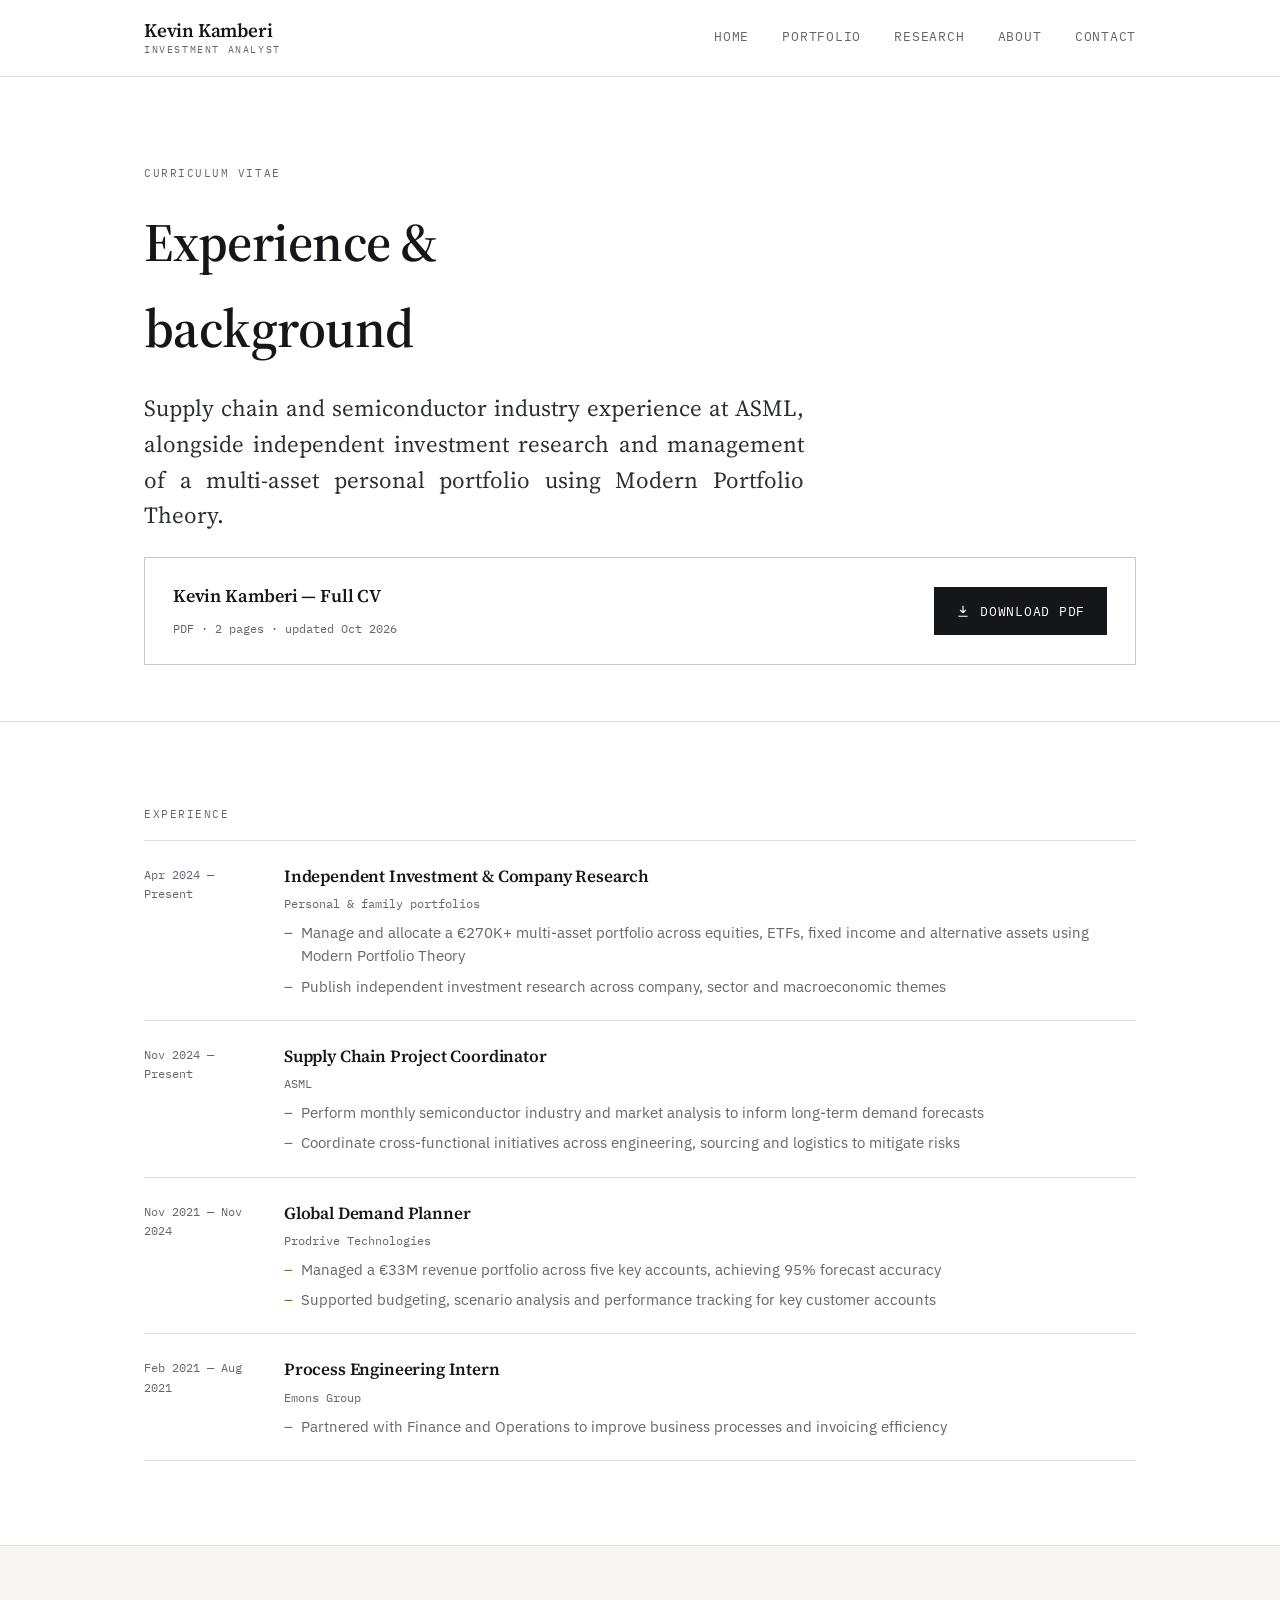
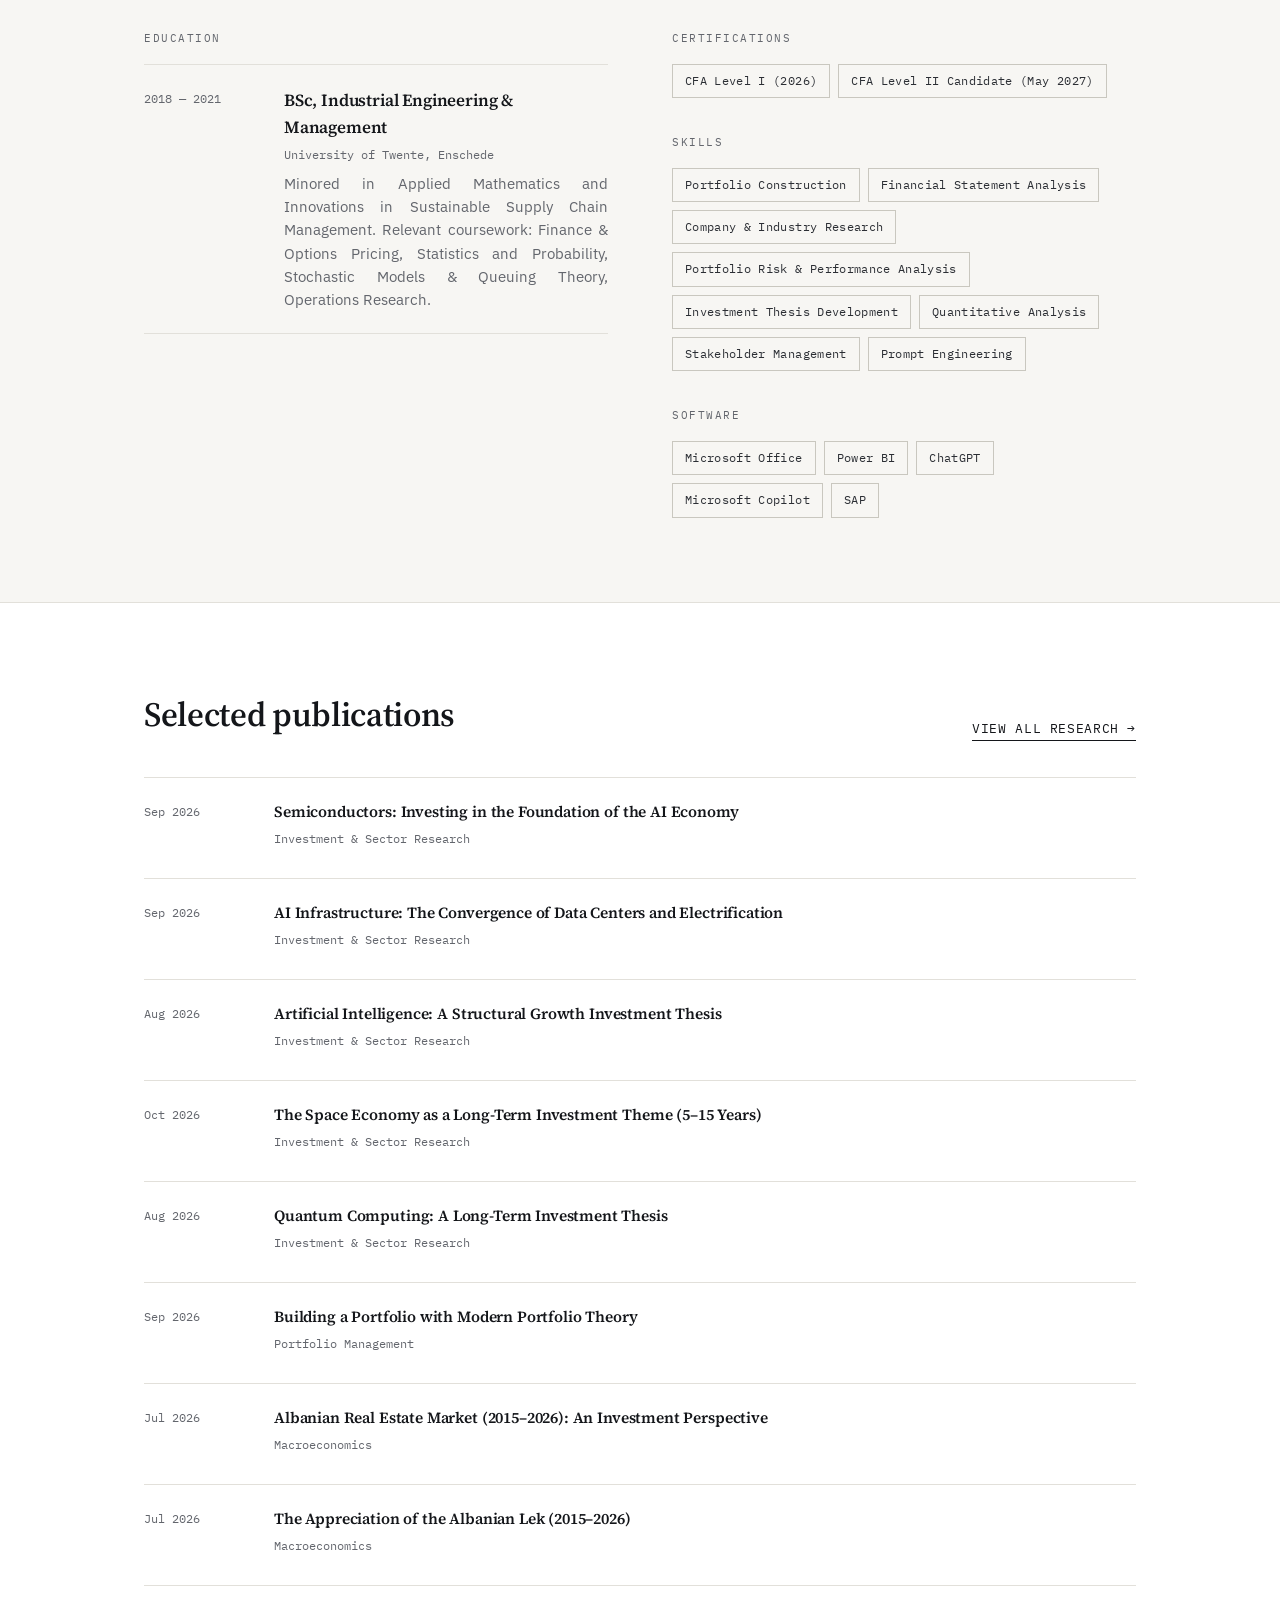
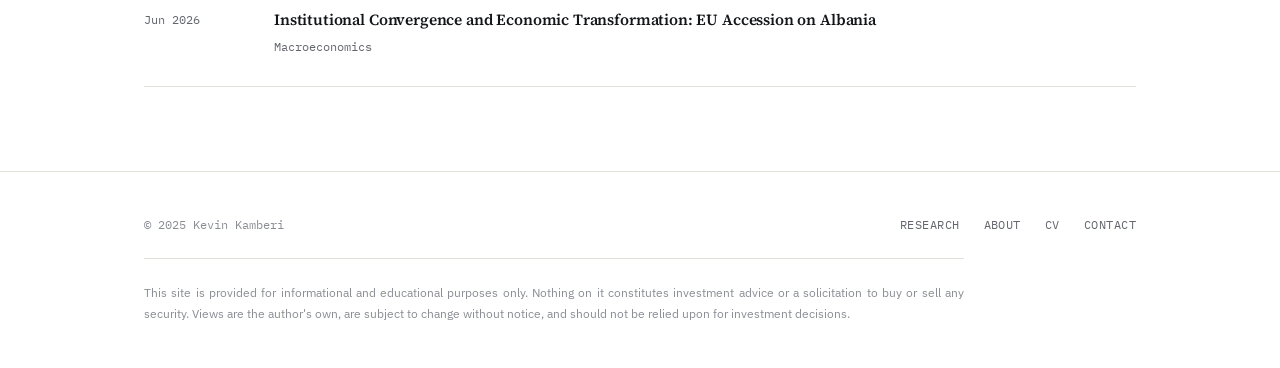
==== commit 312bb8e9: "Update about.html" ====
--- a/about.html
+++ b/about.html
@@ -17,12 +17,12 @@
   <div class="wrap">
     <a class="wordmark" href="index.html">Kevin Kamberi<span>Investment Analyst</span></a>
     <nav class="main-nav" id="main-nav">
-      <a href="index.html">Home</a>
-      <a href="research.html">Research</a>
-      <a href="about.html">About</a>
-      <a href="cv.html" aria-current="page">CV</a>
-      <a href="contact.html">Contact</a>
-    </nav>
+  <a href="index.html">Home</a>
+  <a href="portfolio.html">Portfolio</a>
+  <a href="research.html">Research</a>
+  <a href="about.html">About</a>
+  <a href="contact.html">Contact</a>
+</nav>
     <button class="nav-toggle" aria-label="Toggle navigation" aria-expanded="false" aria-controls="main-nav"><span></span></button>
   </div>
 </header>
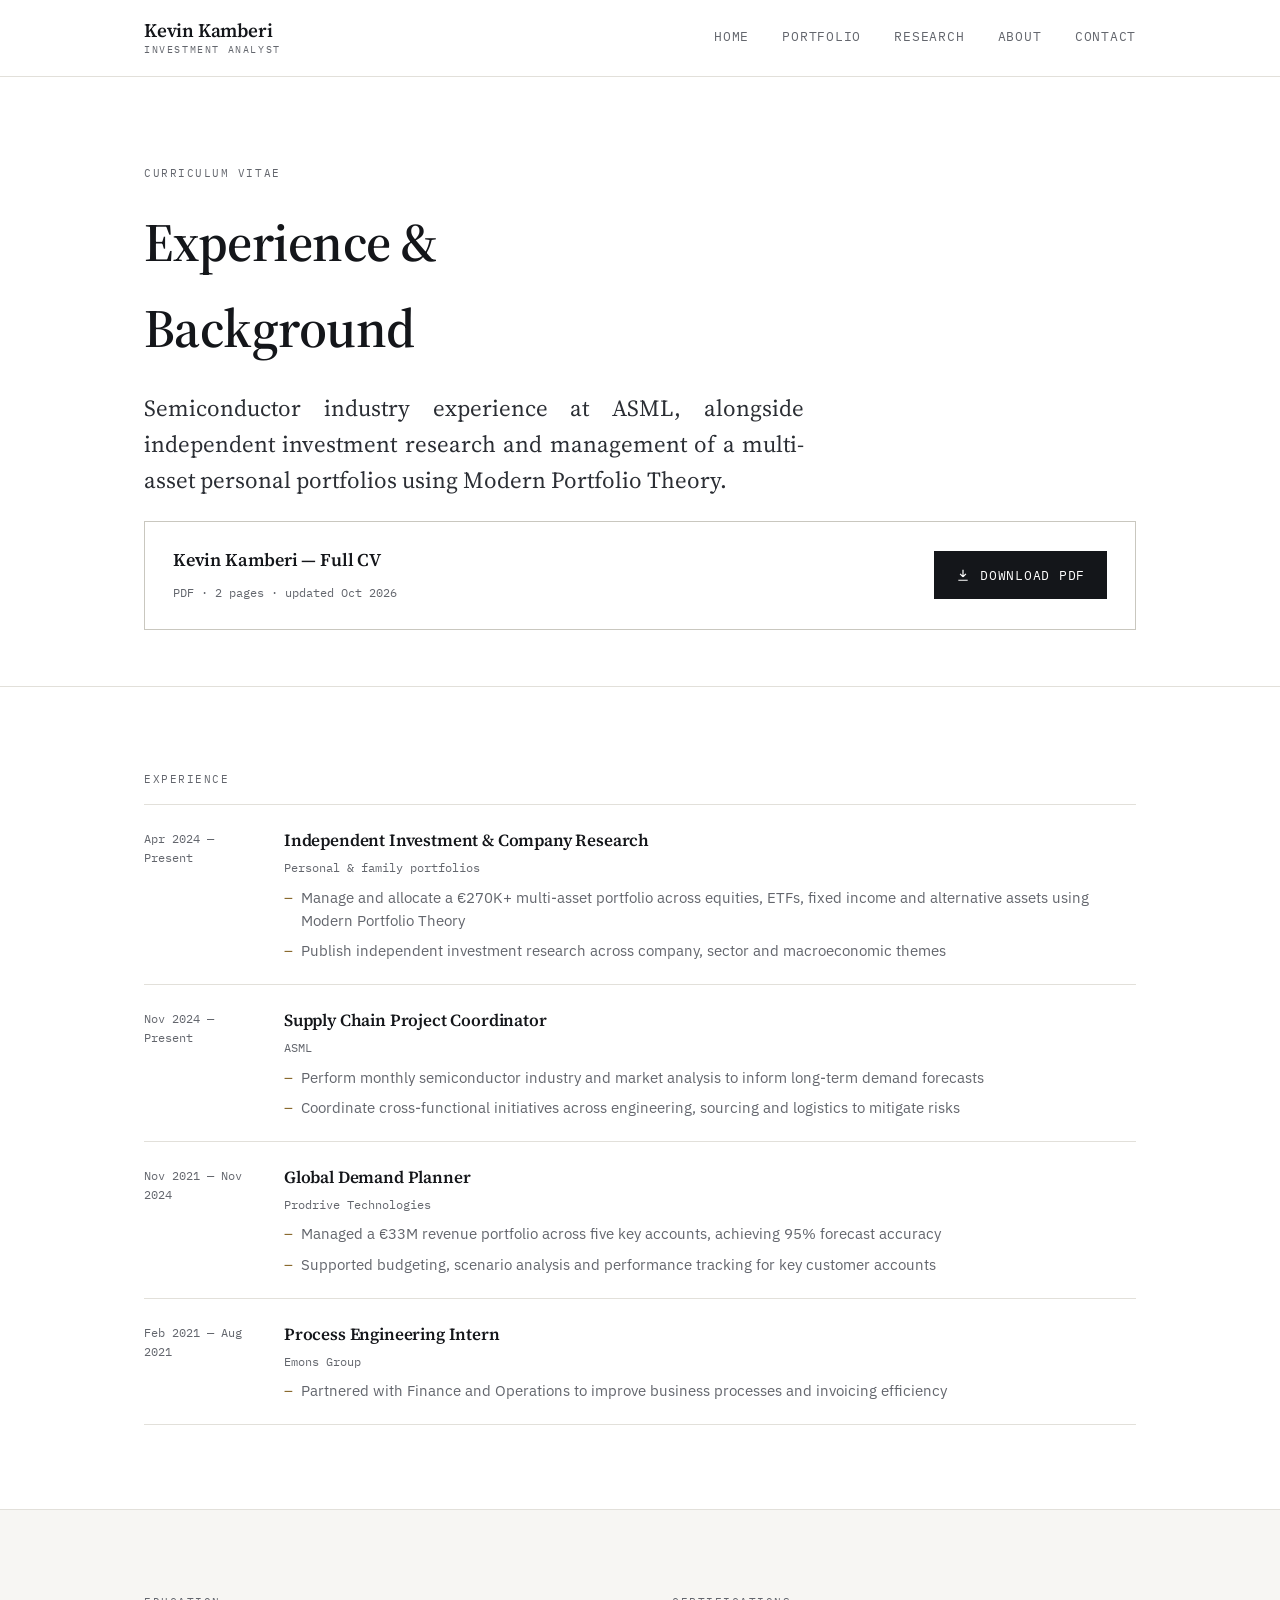
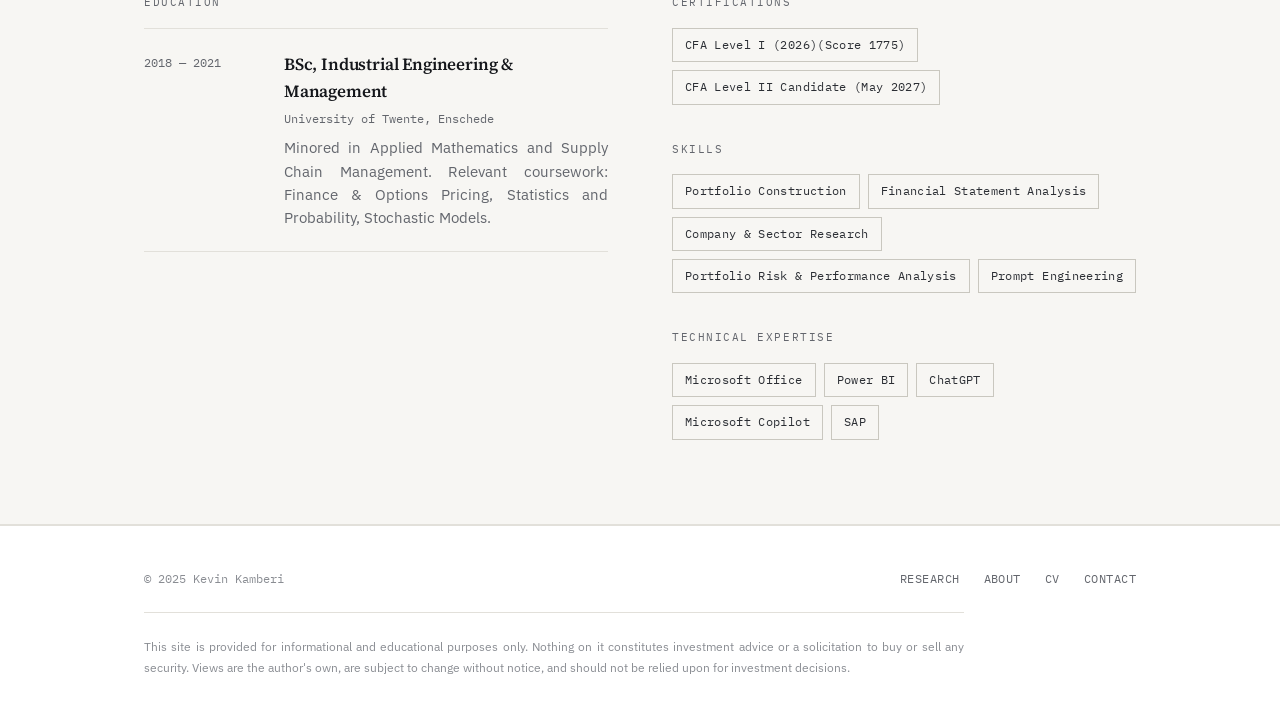
==== commit 801b28c7: "Update about.html" ====
--- a/about.html
+++ b/about.html
@@ -32,8 +32,8 @@
   <section class="page-head">
     <div class="wrap">
       <p class="eyebrow">Curriculum vitae</p>
-      <h1>Experience &amp; background</h1>
-      <p class="lede">Supply chain and semiconductor industry experience at ASML, alongside independent investment research and management of a multi-asset personal portfolio using Modern Portfolio Theory.</p>
+      <h1>Experience &amp; Background</h1>
+      <p class="lede">Semiconductor industry experience at ASML, alongside independent investment research and management of a multi-asset personal portfolios using Modern Portfolio Theory.</p>
 
       <div class="cv-download">
         <div>
@@ -109,7 +109,7 @@
             <div>
               <h4>BSc, Industrial Engineering &amp; Management</h4>
               <span class="org">University of Twente, Enschede</span>
-              <p>Minored in Applied Mathematics and Innovations in Sustainable Supply Chain Management. Relevant coursework: Finance &amp; Options Pricing, Statistics and Probability, Stochastic Models &amp; Queuing Theory, Operations Research.</p>
+              <p>Minored in Applied Mathematics and Supply Chain Management. Relevant coursework: Finance &amp; Options Pricing, Statistics and Probability, Stochastic Models.</p>
             </div>
           </li>
         </ul>
@@ -117,21 +117,18 @@
       <div>
         <p class="eyebrow" style="margin-bottom:16px;">Certifications</p>
         <div class="taglist" style="margin-bottom:36px;">
-          <span>CFA Level I (2026)</span>
+          <span>CFA Level I (2026)(Score 1775)</span>
           <span>CFA Level II Candidate (May 2027)</span>
         </div>
         <p class="eyebrow" style="margin-bottom:16px;">Skills</p>
         <div class="taglist" style="margin-bottom:36px;">
           <span>Portfolio Construction</span>
           <span>Financial Statement Analysis</span>
-          <span>Company &amp; Industry Research</span>
+          <span>Company &amp; Sector Research</span>
           <span>Portfolio Risk &amp; Performance Analysis</span>
-          <span>Investment Thesis Development</span>
-          <span>Quantitative Analysis</span>
-          <span>Stakeholder Management</span>
           <span>Prompt Engineering</span>
         </div>
-        <p class="eyebrow" style="margin-bottom:16px;">Software</p>
+        <p class="eyebrow" style="margin-bottom:16px;">Technical Expertise</p>
         <div class="taglist">
           <span>Microsoft Office</span>
           <span>Power BI</span>
@@ -140,53 +137,6 @@
           <span>SAP</span>
         </div>
       </div>
-    </div>
-  </section>
-
-  <section>
-    <div class="wrap">
-      <div class="section-head">
-        <h2>Selected publications</h2>
-        <a class="text-link" href="research.html">View all research →</a>
-      </div>
-      <ul class="timeline" style="border:0;">
-        <li style="grid-template-columns:110px 1fr;">
-          <div class="when">Sep 2026</div>
-          <div><h4 style="font-size:15.5px;"><a href="research/semiconductors-ai-foundation.html" style="text-decoration:none; color:inherit;">Semiconductors: Investing in the Foundation of the AI Economy</a></h4><span class="org">Investment &amp; Sector Research</span></div>
-        </li>
-        <li style="grid-template-columns:110px 1fr;">
-          <div class="when">Sep 2026</div>
-          <div><h4 style="font-size:15.5px;"><a href="research/ai-infrastructure-data-centers-electrification.html" style="text-decoration:none; color:inherit;">AI Infrastructure: The Convergence of Data Centers and Electrification</a></h4><span class="org">Investment &amp; Sector Research</span></div>
-        </li>
-        <li style="grid-template-columns:110px 1fr;">
-          <div class="when">Aug 2026</div>
-          <div><h4 style="font-size:15.5px;"><a href="research/ai-investment-brief.html" style="text-decoration:none; color:inherit;">Artificial Intelligence: A Structural Growth Investment Thesis</a></h4><span class="org">Investment &amp; Sector Research</span></div>
-        </li>
-        <li style="grid-template-columns:110px 1fr;">
-          <div class="when">Oct 2026</div>
-          <div><h4 style="font-size:15.5px;"><a href="research/space-economy-investment-theme.html" style="text-decoration:none; color:inherit;">The Space Economy as a Long-Term Investment Theme (5&ndash;15 Years)</a></h4><span class="org">Investment &amp; Sector Research</span></div>
-        </li>
-        <li style="grid-template-columns:110px 1fr;">
-          <div class="when">Aug 2026</div>
-          <div><h4 style="font-size:15.5px;"><a href="research/quantum-computing-investment-thesis.html" style="text-decoration:none; color:inherit;">Quantum Computing: A Long-Term Investment Thesis</a></h4><span class="org">Investment &amp; Sector Research</span></div>
-        </li>
-        <li style="grid-template-columns:110px 1fr;">
-          <div class="when">Sep 2026</div>
-          <div><h4 style="font-size:15.5px;"><a href="research/building-a-portfolio-with-mpt.html" style="text-decoration:none; color:inherit;">Building a Portfolio with Modern Portfolio Theory</a></h4><span class="org">Portfolio Management</span></div>
-        </li>
-        <li style="grid-template-columns:110px 1fr;">
-          <div class="when">Jul 2026</div>
-          <div><h4 style="font-size:15.5px;"><a href="research/albanian-real-estate-market.html" style="text-decoration:none; color:inherit;">Albanian Real Estate Market (2015&ndash;2026): An Investment Perspective</a></h4><span class="org">Macroeconomics</span></div>
-        </li>
-        <li style="grid-template-columns:110px 1fr;">
-          <div class="when">Jul 2026</div>
-          <div><h4 style="font-size:15.5px;"><a href="research/albanian-lek-appreciation.html" style="text-decoration:none; color:inherit;">The Appreciation of the Albanian Lek (2015&ndash;2026)</a></h4><span class="org">Macroeconomics</span></div>
-        </li>
-        <li style="grid-template-columns:110px 1fr;">
-          <div class="when">Jun 2026</div>
-          <div><h4 style="font-size:15.5px;"><a href="research/eu-accession-albania.html" style="text-decoration:none; color:inherit;">Institutional Convergence and Economic Transformation: EU Accession on Albania</a></h4><span class="org">Macroeconomics</span></div>
-        </li>
-      </ul>
     </div>
   </section>
 
--- a/css/style.css
+++ b/css/style.css
@@ -789,3 +789,50 @@
   text-decoration: underline;
   text-underline-offset: 3px;
 }
+.metric-strip.portfolio-metrics {
+  display: grid;
+  grid-template-columns: repeat(3, minmax(0, 1fr));
+}
+
+@media (max-width: 700px) {
+  .metric-strip.portfolio-metrics {
+    grid-template-columns: repeat(2, minmax(0, 1fr));
+  }
+}
+
+@media (max-width: 420px) {
+  .metric-strip.portfolio-metrics {
+    grid-template-columns: 1fr;
+  }
+}
+/* Reset the spacing and dividers for three columns */
+.metric-strip.portfolio-metrics .metric-item {
+  border-left: 1px solid #deded9;
+  padding-left: 24px;
+}
+
+.metric-strip.portfolio-metrics .metric-item:nth-child(3n + 1) {
+  border-left: none;
+  padding-left: 0;
+}
+
+/* Two columns on smaller screens */
+@media (max-width: 700px) {
+  .metric-strip.portfolio-metrics .metric-item {
+    border-left: 1px solid #deded9;
+    padding-left: 24px;
+  }
+
+  .metric-strip.portfolio-metrics .metric-item:nth-child(2n + 1) {
+    border-left: none;
+    padding-left: 0;
+  }
+}
+
+/* One column on narrow phones */
+@media (max-width: 420px) {
+  .metric-strip.portfolio-metrics .metric-item {
+    border-left: none;
+    padding-left: 0;
+  }
+}
